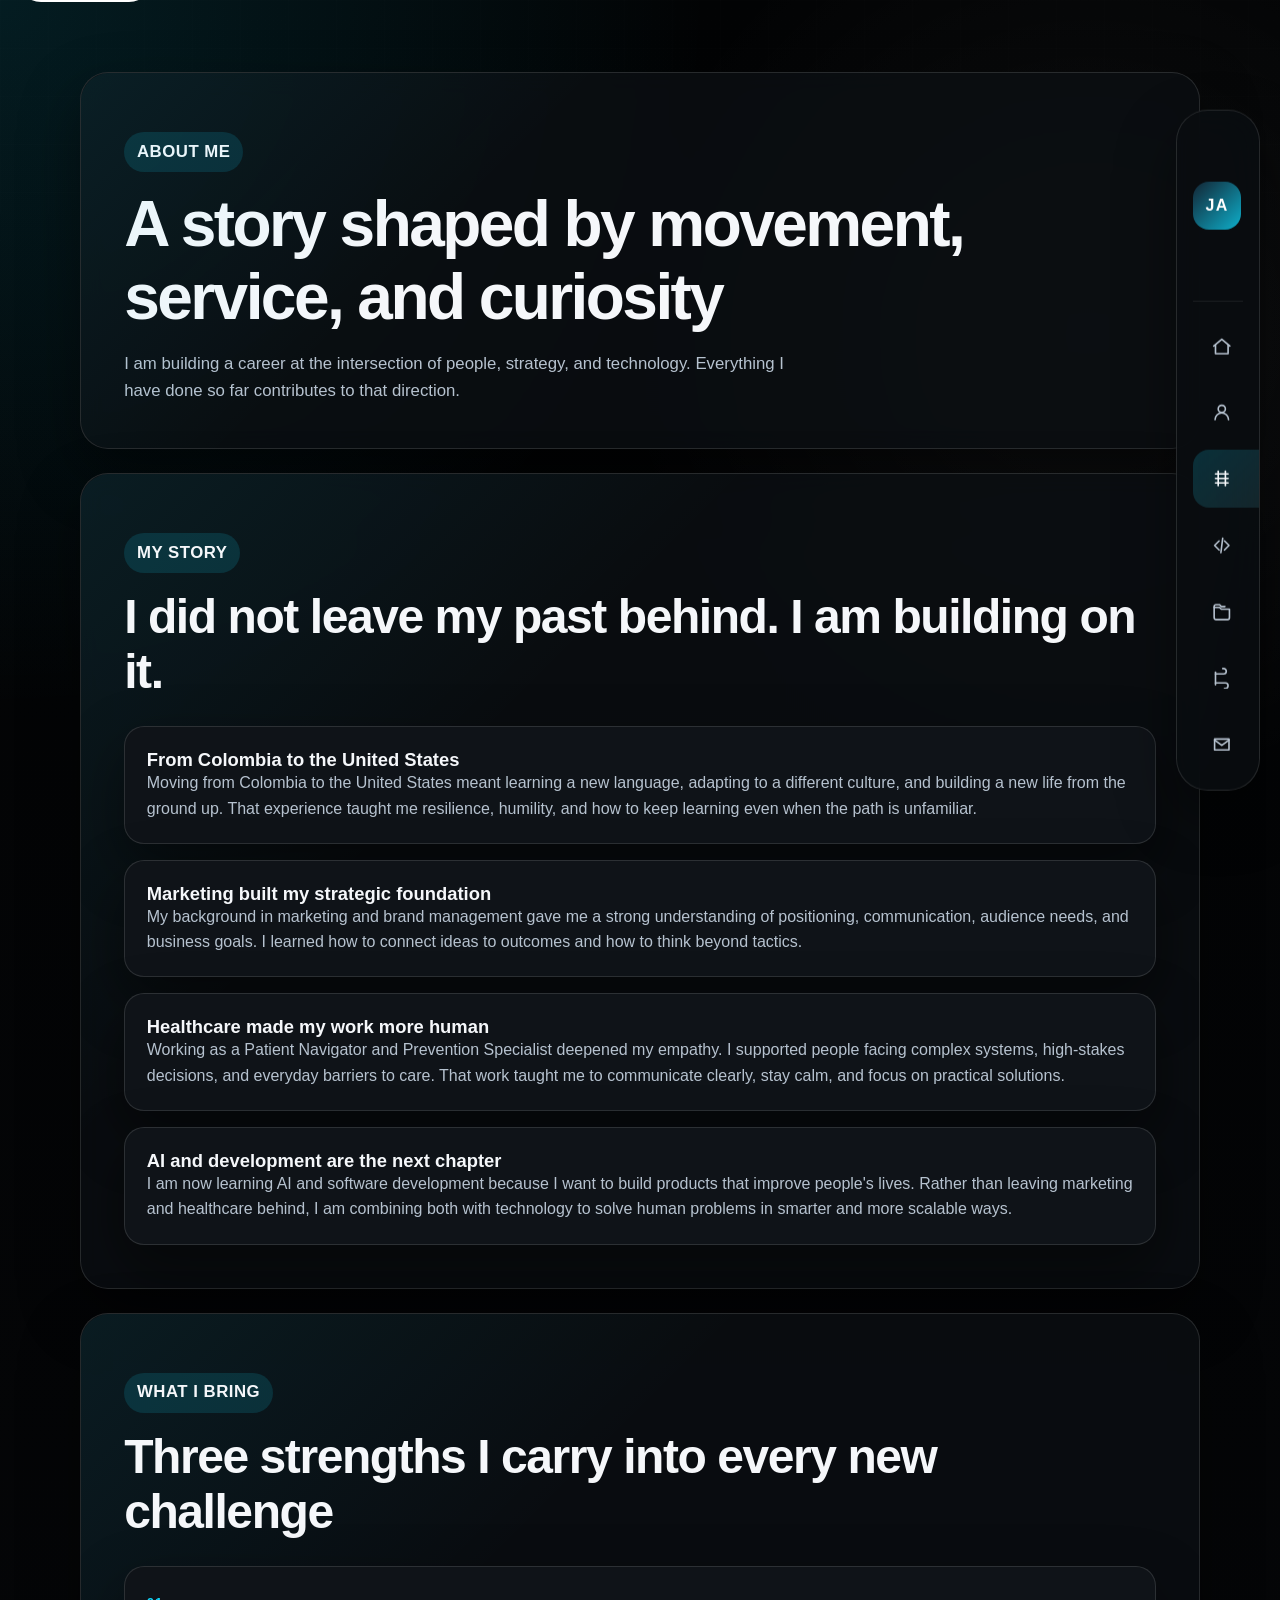
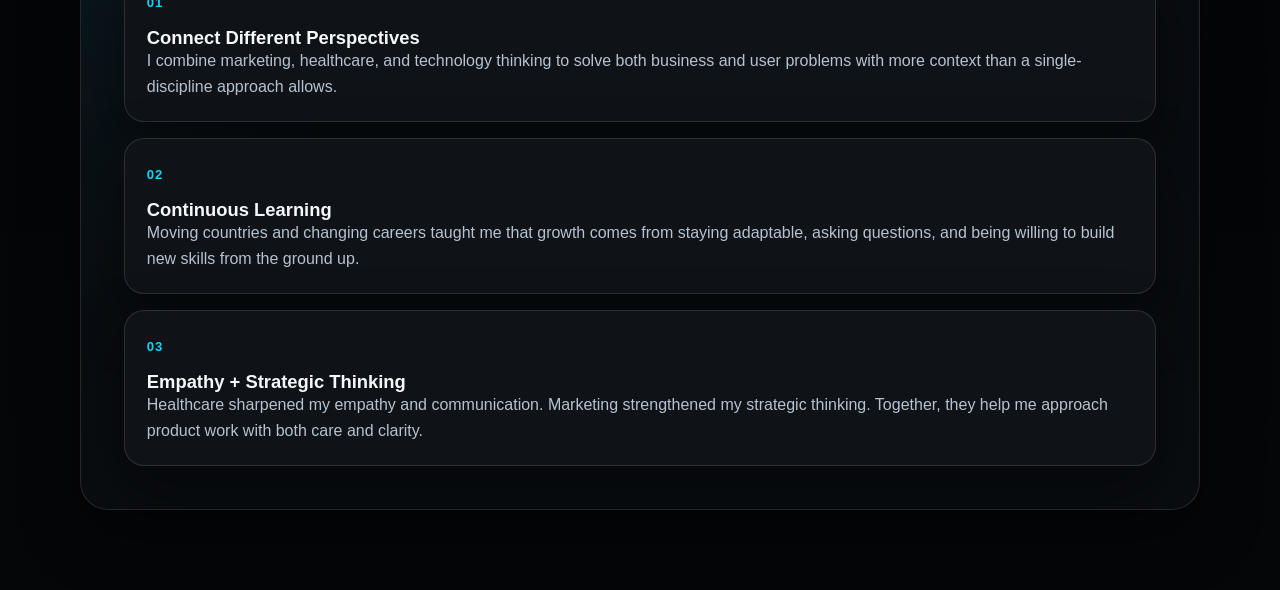
==== about.html @ a381950c "Create personal portfolio website" ====
<!DOCTYPE html>
<html lang="en">
  <head>
    <meta charset="UTF-8" />
    <meta name="viewport" content="width=device-width, initial-scale=1.0" />
    <meta
      name="description"
      content="Learn more about James Alvarado's story, background, and what he brings to teams."
    />
    <title>About | James Alvarado</title>
    <link rel="stylesheet" href="styles.css" />
    <script src="script.js" defer></script>
  </head>
  <body>
    <a class="skip-link" href="#main-content">Skip to content</a>

    <aside class="sidebar" data-sidebar>
      <nav class="sidebar-shell" aria-label="Primary">
        <div class="sidebar-brand">
          <div class="brand-mark" aria-hidden="true">JA</div>
          <div class="brand-copy">
            <p class="brand-name">James Alvarado</p>
            <p class="brand-role">Marketing + Healthcare + AI</p>
          </div>
        </div>

        <ul class="nav-list">
          <li>
            <a class="nav-link" href="index.html#home" aria-label="Home">
              <span class="nav-icon" aria-hidden="true">
                <svg viewBox="0 0 24 24" role="presentation">
                  <path d="M3 11.5 12 4l9 7.5" />
                  <path d="M5 10.5V20h14v-9.5" />
                </svg>
              </span>
              <span class="nav-label">Home</span>
            </a>
          </li>
          <li>
            <a class="nav-link" href="about.html#about" aria-label="About me">
              <span class="nav-icon" aria-hidden="true">
                <svg viewBox="0 0 24 24" role="presentation">
                  <path d="M12 12a4 4 0 1 0 0-8 4 4 0 0 0 0 8Z" />
                  <path d="M4.5 20a7.5 7.5 0 0 1 15 0" />
                </svg>
              </span>
              <span class="nav-label">About Me</span>
            </a>
          </li>
          <li>
            <a class="nav-link" href="about.html#bring" aria-label="What I bring">
              <span class="nav-icon" aria-hidden="true">
                <svg viewBox="0 0 24 24" role="presentation">
                  <path d="M5 7h14" />
                  <path d="M5 12h14" />
                  <path d="M5 17h14" />
                  <path d="M8 4v16" />
                  <path d="M16 4v16" />
                </svg>
              </span>
              <span class="nav-label">What I Bring</span>
            </a>
          </li>
          <li>
            <a class="nav-link" href="skills.html#skills" aria-label="Skills">
              <span class="nav-icon" aria-hidden="true">
                <svg viewBox="0 0 24 24" role="presentation">
                  <path d="m9 7-5 5 5 5" />
                  <path d="m15 7 5 5-5 5" />
                  <path d="M13 4 11 20" />
                </svg>
              </span>
              <span class="nav-label">Skills</span>
            </a>
          </li>
          <li>
            <a class="nav-link" href="projects.html#projects" aria-label="Projects">
              <span class="nav-icon" aria-hidden="true">
                <svg viewBox="0 0 24 24" role="presentation">
                  <path d="M3.5 7.5h6l2 2h9v9.5a2 2 0 0 1-2 2h-13a2 2 0 0 1-2-2Z" />
                  <path d="M3.5 7.5v-1a2 2 0 0 1 2-2h4l2 2h4" />
                </svg>
              </span>
              <span class="nav-label">Projects</span>
            </a>
          </li>
          <li>
            <a class="nav-link" href="index.html#journey" aria-label="Journey timeline">
              <span class="nav-icon" aria-hidden="true">
                <svg viewBox="0 0 24 24" role="presentation">
                  <path d="M5 19V5" />
                  <path d="M5 7h9a3 3 0 0 0 0-6h-1" />
                  <path d="M5 17h11a3 3 0 0 1 0 6h-1" />
                </svg>
              </span>
              <span class="nav-label">Journey</span>
            </a>
          </li>
          <li>
            <a class="nav-link" href="index.html#contact" aria-label="Contact me">
              <span class="nav-icon" aria-hidden="true">
                <svg viewBox="0 0 24 24" role="presentation">
                  <path d="M4 6h16v12H4z" />
                  <path d="m4 7 8 6 8-6" />
                </svg>
              </span>
              <span class="nav-label">Contact Me</span>
            </a>
          </li>
        </ul>
      </nav>
    </aside>

    <main id="main-content" class="page-shell">
      <section class="page-hero reveal visible">
        <p class="eyebrow">About Me</p>
        <h1>A story shaped by movement, service, and curiosity</h1>
        <p>
          I am building a career at the intersection of people, strategy, and technology.
          Everything I have done so far contributes to that direction.
        </p>
      </section>

      <section class="section reveal" id="about">
        <div class="section-heading">
          <p class="eyebrow">My Story</p>
          <h2>I did not leave my past behind. I am building on it.</h2>
        </div>

        <div class="story-grid">
          <article class="story-card">
            <h3>From Colombia to the United States</h3>
            <p>
              Moving from Colombia to the United States meant learning a new language,
              adapting to a different culture, and building a new life from the ground up.
              That experience taught me resilience, humility, and how to keep learning even
              when the path is unfamiliar.
            </p>
          </article>

          <article class="story-card">
            <h3>Marketing built my strategic foundation</h3>
            <p>
              My background in marketing and brand management gave me a strong understanding
              of positioning, communication, audience needs, and business goals. I learned
              how to connect ideas to outcomes and how to think beyond tactics.
            </p>
          </article>

          <article class="story-card">
            <h3>Healthcare made my work more human</h3>
            <p>
              Working as a Patient Navigator and Prevention Specialist deepened my empathy.
              I supported people facing complex systems, high-stakes decisions, and everyday
              barriers to care. That work taught me to communicate clearly, stay calm, and
              focus on practical solutions.
            </p>
          </article>

          <article class="story-card">
            <h3>AI and development are the next chapter</h3>
            <p>
              I am now learning AI and software development because I want to build products
              that improve people&apos;s lives. Rather than leaving marketing and healthcare
              behind, I am combining both with technology to solve human problems in smarter
              and more scalable ways.
            </p>
          </article>
        </div>
      </section>

      <section class="section reveal" id="bring">
        <div class="section-heading">
          <p class="eyebrow">What I Bring</p>
          <h2>Three strengths I carry into every new challenge</h2>
        </div>

        <div class="three-up-grid">
          <article class="feature-card">
            <p class="card-label">01</p>
            <h3>Connect Different Perspectives</h3>
            <p>
              I combine marketing, healthcare, and technology thinking to solve both business
              and user problems with more context than a single-discipline approach allows.
            </p>
          </article>

          <article class="feature-card">
            <p class="card-label">02</p>
            <h3>Continuous Learning</h3>
            <p>
              Moving countries and changing careers taught me that growth comes from staying
              adaptable, asking questions, and being willing to build new skills from the
              ground up.
            </p>
          </article>

          <article class="feature-card">
            <p class="card-label">03</p>
            <h3>Empathy + Strategic Thinking</h3>
            <p>
              Healthcare sharpened my empathy and communication. Marketing strengthened my
              strategic thinking. Together, they help me approach product work with both care
              and clarity.
            </p>
          </article>
        </div>
      </section>
    </main>
  </body>
</html>
---- styles.css ----
:root {
  --color-background: #050608;
  --color-surface: rgba(12, 15, 19, 0.82);
  --color-surface-strong: #0f1318;
  --color-border: rgba(255, 255, 255, 0.12);
  --color-text: #f5f7fa;
  --color-text-soft: #b6c2cf;
  --color-accent: #11d4f8;
  --color-accent-strong: #0eafcb;
  --color-shadow: 0 24px 60px rgba(0, 0, 0, 0.42);
  --radius-large: 28px;
  --radius-medium: 20px;
  --radius-small: 14px;
  --content-width: 1120px;
  --nav-collapsed: 5.25rem;
  --nav-expanded: 17rem;
  --transition: 220ms ease;
  --font-stack: "SF Pro Display", "SF Pro Text", Inter, Helvetica, Arial, sans-serif;
}

*,
*::before,
*::after {
  box-sizing: border-box;
}

html {
  scroll-behavior: smooth;
}

body {
  margin: 0;
  min-height: 100vh;
  font-family: var(--font-stack);
  color: var(--color-text);
  background:
    radial-gradient(circle at top left, rgba(17, 212, 248, 0.12), transparent 28%),
    radial-gradient(circle at 85% 15%, rgba(255, 255, 255, 0.05), transparent 22%),
    linear-gradient(180deg, #020304 0%, var(--color-background) 100%);
  line-height: 1.6;
}

body::before {
  content: "";
  position: fixed;
  inset: 0;
  background-image:
    linear-gradient(rgba(255, 255, 255, 0.03) 1px, transparent 1px),
    linear-gradient(90deg, rgba(255, 255, 255, 0.03) 1px, transparent 1px);
  background-size: 48px 48px;
  mask-image: linear-gradient(180deg, rgba(0, 0, 0, 0.28), transparent 72%);
  pointer-events: none;
}

img,
svg {
  display: block;
  max-width: 100%;
}

a {
  color: inherit;
  text-decoration: none;
}

button {
  font: inherit;
}

.skip-link {
  position: absolute;
  top: -3rem;
  left: 1rem;
  z-index: 30;
  padding: 0.75rem 1rem;
  border-radius: 999px;
  background: #ffffff;
  color: #050608;
  transition: top var(--transition);
}

.skip-link:focus {
  top: 1rem;
}

.page-shell {
  width: min(calc(100% - 8rem), var(--content-width));
  margin: 0 auto;
  padding: 3rem 0 5rem;
}

.sidebar {
  position: fixed;
  top: 50%;
  right: 1.25rem;
  z-index: 20;
  transform: translateY(-50%);
}

.sidebar-shell {
  width: var(--nav-collapsed);
  padding: 1rem;
  border: 1px solid var(--color-border);
  border-radius: 2rem;
  background: rgba(10, 13, 17, 0.88);
  box-shadow: var(--color-shadow);
  backdrop-filter: blur(18px);
  overflow: hidden;
  transition:
    width var(--transition),
    border-color var(--transition),
    transform var(--transition);
}

.sidebar:hover .sidebar-shell,
.sidebar:focus-within .sidebar-shell,
.sidebar.is-expanded .sidebar-shell {
  width: var(--nav-expanded);
  border-color: rgba(17, 212, 248, 0.35);
  transform: translateX(-0.15rem);
}

.sidebar-brand {
  display: flex;
  align-items: center;
  gap: 0.9rem;
  padding-bottom: 1rem;
  margin-bottom: 1rem;
  border-bottom: 1px solid rgba(255, 255, 255, 0.08);
}

.brand-mark {
  width: 3rem;
  height: 3rem;
  display: grid;
  place-items: center;
  border-radius: 1rem;
  background: linear-gradient(135deg, #132534, #0eafcb);
  color: #ffffff;
  font-weight: 700;
  letter-spacing: 0.08em;
  flex-shrink: 0;
}

.brand-copy {
  min-width: 0;
  opacity: 0;
  transform: translateX(0.5rem);
  transition:
    opacity var(--transition),
    transform var(--transition);
}

.sidebar:hover .brand-copy,
.sidebar:focus-within .brand-copy,
.sidebar.is-expanded .brand-copy {
  opacity: 1;
  transform: translateX(0);
}

.brand-name,
.brand-role {
  margin: 0;
}

.brand-name {
  font-size: 0.98rem;
  font-weight: 700;
}

.brand-role {
  color: var(--color-text-soft);
  font-size: 0.84rem;
}

.nav-list {
  display: grid;
  gap: 0.55rem;
  margin: 0;
  padding: 0;
  list-style: none;
}

.nav-link {
  display: flex;
  align-items: center;
  gap: 0.9rem;
  min-height: 3.4rem;
  padding: 0.8rem;
  border-radius: 1rem;
  color: var(--color-text-soft);
  transition:
    background-color var(--transition),
    color var(--transition),
    transform var(--transition);
}

.nav-link:hover,
.nav-link:focus-visible {
  background: rgba(17, 212, 248, 0.12);
  color: var(--color-text);
  transform: translateX(-0.15rem);
  outline: none;
}

.nav-link[aria-current="page"] {
  background: linear-gradient(135deg, rgba(17, 212, 248, 0.18), rgba(255, 255, 255, 0.08));
  color: var(--color-text);
}

.nav-icon {
  width: 2rem;
  height: 2rem;
  display: inline-flex;
  align-items: center;
  justify-content: center;
  flex-shrink: 0;
}

.nav-icon svg,
.contact-icon svg {
  width: 1.35rem;
  height: 1.35rem;
  stroke: currentColor;
  fill: none;
  stroke-width: 1.8;
  stroke-linecap: round;
  stroke-linejoin: round;
}

.icon-filled {
  stroke: none;
  fill: currentColor;
}

.nav-label {
  white-space: nowrap;
  opacity: 0;
  transform: translateX(0.45rem);
  transition:
    opacity var(--transition),
    transform var(--transition);
}

.sidebar:hover .nav-label,
.sidebar:focus-within .nav-label,
.sidebar.is-expanded .nav-label {
  opacity: 1;
  transform: translateX(0);
}

.hero,
.page-hero,
.section,
.spotlight-card,
.detail-card,
.story-card,
.feature-card,
.expand-card,
.contact-card {
  border: 1px solid var(--color-border);
  box-shadow: var(--color-shadow);
}

.hero,
.section,
.page-hero {
  position: relative;
  border-radius: var(--radius-large);
  background: var(--color-surface);
  backdrop-filter: blur(12px);
}

.hero {
  display: grid;
  grid-template-columns: minmax(0, 1.35fr) minmax(300px, 0.9fr);
  gap: 1.5rem;
  padding: clamp(2rem, 4vw, 3rem);
}

.hero::after,
.page-hero::after,
.section::after {
  content: "";
  position: absolute;
  inset: 0;
  border-radius: inherit;
  background: linear-gradient(135deg, rgba(17, 212, 248, 0.08), transparent 35%);
  pointer-events: none;
}

.page-hero,
.section {
  margin-top: 1.5rem;
  padding: clamp(1.8rem, 4vw, 2.7rem);
}

.hero-copy,
.hero-panel,
.section-heading,
.story-grid,
.three-up-grid,
.accordion-grid,
.timeline,
.contact-grid {
  position: relative;
  z-index: 1;
}

.hero-identity {
  display: flex;
  align-items: center;
  gap: 1.25rem;
}

.hero-identity-copy {
  min-width: 0;
}

.hero-portrait {
  width: clamp(112px, 16vw, 156px);
  aspect-ratio: 1 / 1;
  border-radius: 1.6rem;
  object-fit: cover;
  object-position: center 18%;
  border: 1px solid rgba(255, 255, 255, 0.12);
  box-shadow: 0 18px 40px rgba(0, 0, 0, 0.28);
  flex-shrink: 0;
}

.eyebrow {
  display: inline-flex;
  margin: 0 0 1rem;
  padding: 0.4rem 0.8rem;
  border-radius: 999px;
  background: rgba(17, 212, 248, 0.14);
  color: var(--color-text);
  font-size: 0.86rem;
  font-weight: 700;
  letter-spacing: 0.03em;
  text-transform: uppercase;
}

h1,
h2,
h3 {
  margin: 0;
  line-height: 1.15;
}

h1 {
  font-size: clamp(2.6rem, 5vw, 4.6rem);
  letter-spacing: -0.04em;
}

h2 {
  font-size: clamp(2rem, 4vw, 3rem);
  letter-spacing: -0.03em;
}

h3 {
  font-size: 1.15rem;
}

p {
  margin: 0;
  color: var(--color-text-soft);
}

.hero-headline {
  margin-top: 1rem;
  max-width: 34rem;
  font-size: clamp(1.2rem, 2.2vw, 1.6rem);
  color: var(--color-text);
  font-weight: 600;
}

.hero-intro,
.page-hero p,
.section-heading p {
  margin-top: 1rem;
  max-width: 42rem;
  font-size: 1.05rem;
}

.hero-actions {
  display: flex;
  flex-wrap: wrap;
  gap: 0.9rem;
  margin-top: 2rem;
}

.button {
  display: inline-flex;
  align-items: center;
  justify-content: center;
  min-height: 3.25rem;
  padding: 0 1.2rem;
  border-radius: 999px;
  font-weight: 700;
  transition:
    transform var(--transition),
    box-shadow var(--transition),
    background-color var(--transition);
}

.button:hover,
.button:focus-visible {
  transform: translateY(-2px);
  outline: none;
}

.button-primary {
  background: linear-gradient(135deg, #12354a, #0eafcb);
  color: #ffffff;
}

.button-primary:hover,
.button-primary:focus-visible {
  box-shadow: 0 16px 30px rgba(17, 212, 248, 0.18);
}

.button-secondary {
  background: rgba(255, 255, 255, 0.06);
  color: var(--color-text);
  border: 1px solid rgba(255, 255, 255, 0.1);
}

.button-secondary:hover,
.button-secondary:focus-visible {
  background: rgba(255, 255, 255, 0.1);
}

.pill-list {
  display: flex;
  flex-wrap: wrap;
  gap: 0.75rem;
  margin: 2rem 0 0;
  padding: 0;
  list-style: none;
}

.pill-list li {
  padding: 0.7rem 1rem;
  border: 1px solid rgba(255, 255, 255, 0.1);
  border-radius: 999px;
  background: rgba(255, 255, 255, 0.05);
  color: var(--color-text);
}

.hero-panel {
  display: grid;
  gap: 1rem;
}

.spotlight-card,
.detail-card,
.story-card,
.feature-card,
.expand-card,
.contact-card {
  border-radius: var(--radius-medium);
  background: var(--color-surface-strong);
}

.spotlight-card {
  padding: 1.5rem;
  background: linear-gradient(160deg, rgba(9, 14, 20, 0.98), rgba(15, 57, 74, 0.92));
}

.spotlight-card .card-label,
.spotlight-quote {
  color: #ffffff;
}

.card-label {
  display: inline-flex;
  margin-bottom: 0.9rem;
  color: var(--color-accent);
  font-size: 0.82rem;
  font-weight: 700;
  letter-spacing: 0.08em;
  text-transform: uppercase;
}

.spotlight-quote {
  font-size: 1.25rem;
  line-height: 1.45;
}

.detail-grid,
.story-grid,
.three-up-grid,
.contact-grid {
  display: grid;
  gap: 1rem;
}

.detail-grid {
  grid-template-columns: repeat(3, minmax(0, 1fr));
}

.detail-card,
.story-card,
.feature-card {
  padding: 1.35rem;
}

.detail-title {
  margin-bottom: 0.45rem;
  color: var(--color-text);
  font-weight: 700;
}

.section-heading {
  margin-bottom: 1.7rem;
}

.timeline {
  position: relative;
  display: grid;
  gap: 1rem;
  padding-left: 1rem;
}

.timeline::before {
  content: "";
  position: absolute;
  top: 0.4rem;
  bottom: 0.4rem;
  left: 1.6rem;
  width: 2px;
  background: linear-gradient(180deg, var(--color-accent), rgba(255, 255, 255, 0.14));
}

.timeline-item {
  display: grid;
  grid-template-columns: 3.2rem minmax(0, 1fr);
  gap: 1rem;
  align-items: start;
  padding: 1.2rem;
  border-radius: var(--radius-medium);
  background: rgba(255, 255, 255, 0.05);
  border: 1px solid rgba(255, 255, 255, 0.08);
}

.timeline-year {
  width: 2.3rem;
  height: 2.3rem;
  display: inline-grid;
  place-items: center;
  border-radius: 999px;
  background: rgba(255, 255, 255, 0.12);
  color: #ffffff;
  font-size: 0.85rem;
  font-weight: 700;
}

.accordion-grid {
  display: grid;
  gap: 1rem;
}

.card-toggle {
  width: 100%;
  display: flex;
  align-items: center;
  justify-content: space-between;
  gap: 1rem;
  padding: 1.4rem;
  border: 0;
  border-radius: var(--radius-medium);
  background: transparent;
  color: inherit;
  text-align: left;
  cursor: pointer;
}

.card-toggle:hover,
.card-toggle:focus-visible {
  outline: none;
  background: rgba(255, 255, 255, 0.04);
}

.toggle-title,
.toggle-summary {
  display: block;
}

.toggle-title {
  color: var(--color-text);
  font-size: 1.2rem;
  font-weight: 700;
}

.toggle-summary {
  margin-top: 0.4rem;
  color: var(--color-text-soft);
}

.toggle-indicator {
  width: 2.5rem;
  height: 2.5rem;
  position: relative;
  border-radius: 999px;
  background: rgba(255, 255, 255, 0.08);
  flex-shrink: 0;
}

.toggle-indicator::before,
.toggle-indicator::after {
  content: "";
  position: absolute;
  top: 50%;
  left: 50%;
  width: 0.95rem;
  height: 2px;
  background: var(--color-text);
  transform: translate(-50%, -50%);
  transition: transform var(--transition);
}

.toggle-indicator::after {
  transform: translate(-50%, -50%) rotate(90deg);
}

.card-toggle[aria-expanded="true"] .toggle-indicator::after {
  transform: translate(-50%, -50%) rotate(0deg);
}

.card-content {
  padding: 0 1.4rem 1.4rem;
}

.skill-list {
  display: grid;
  grid-template-columns: repeat(auto-fit, minmax(180px, 1fr));
  gap: 0.75rem;
  margin: 0;
  padding: 0;
  list-style: none;
}

.skill-list li,
.project-detail {
  padding: 1rem;
  border-radius: var(--radius-small);
  background: rgba(255, 255, 255, 0.04);
  border: 1px solid rgba(255, 255, 255, 0.08);
  color: var(--color-text);
}

.project-detail + .project-detail {
  margin-top: 0.75rem;
}

.project-detail h3 {
  margin-bottom: 0.35rem;
}

.contact-grid {
  grid-template-columns: repeat(3, minmax(0, 1fr));
}

.contact-card {
  display: flex;
  gap: 1rem;
  align-items: flex-start;
  padding: 1.3rem;
  transition:
    transform var(--transition),
    border-color var(--transition);
}

.contact-card:hover,
.contact-card:focus-visible {
  transform: translateY(-4px);
  border-color: rgba(17, 212, 248, 0.35);
  outline: none;
}

.contact-card h2,
.contact-card h3 {
  margin-bottom: 0.4rem;
}

.contact-card-muted {
  background: linear-gradient(180deg, rgba(20, 24, 30, 0.96), rgba(12, 15, 19, 0.96));
}

.contact-icon {
  width: 3rem;
  height: 3rem;
  display: inline-flex;
  align-items: center;
  justify-content: center;
  border-radius: 1rem;
  background: rgba(17, 212, 248, 0.12);
  color: var(--color-text);
  flex-shrink: 0;
}

.section-note {
  margin-top: 1rem;
}

.section-note a {
  color: var(--color-accent-strong);
  font-weight: 700;
}

.reveal {
  opacity: 0;
  transform: translateY(28px);
  transition:
    opacity 500ms ease,
    transform 500ms ease;
}

.reveal.visible {
  opacity: 1;
  transform: translateY(0);
}

:focus-visible {
  outline: 3px solid rgba(17, 212, 248, 0.45);
  outline-offset: 3px;
}

@media (max-width: 1080px) {
  .page-shell {
    width: min(calc(100% - 5rem), calc(var(--content-width) - 2rem));
    margin-left: 2rem;
    margin-right: 7rem;
  }

  .hero,
  .detail-grid,
  .contact-grid {
    grid-template-columns: 1fr;
  }
}

@media (max-width: 840px) {
  .page-shell {
    width: min(calc(100% - 2rem), 100%);
    margin: 0 auto;
    padding: 1rem 0 6rem;
  }

  .sidebar {
    top: auto;
    right: 0.8rem;
    bottom: 0.8rem;
    transform: none;
  }

  .sidebar-shell {
    border-radius: 1.6rem;
  }

  .hero,
  .story-grid,
  .three-up-grid,
  .contact-grid {
    grid-template-columns: 1fr;
  }

  .timeline {
    padding-left: 0;
  }

  .timeline::before {
    left: 1.05rem;
  }
}

@media (max-width: 640px) {
  :root {
    --nav-collapsed: 4.4rem;
    --nav-expanded: min(16rem, calc(100vw - 1.5rem));
  }

  .sidebar-brand {
    gap: 0.75rem;
  }

  .brand-mark {
    width: 2.65rem;
    height: 2.65rem;
  }

  .sidebar-shell {
    padding: 0.75rem;
  }

  .nav-link {
    min-height: 3rem;
    padding: 0.65rem;
  }

  .hero,
  .page-hero,
  .section {
    padding: 1.35rem;
    border-radius: 1.4rem;
  }

  .hero-identity {
    align-items: flex-start;
    flex-direction: column;
  }

  .hero-portrait {
    width: 108px;
    border-radius: 1.25rem;
  }

  h1 {
    font-size: 2.4rem;
  }

  h2 {
    font-size: 1.8rem;
  }

  .pill-list li {
    width: 100%;
  }

  .timeline-item {
    grid-template-columns: 2.5rem minmax(0, 1fr);
    padding: 1rem;
  }
}

@media (prefers-reduced-motion: reduce) {
  html {
    scroll-behavior: auto;
  }

  *,
  *::before,
  *::after {
    animation-duration: 0.01ms !important;
    animation-iteration-count: 1 !important;
    transition-duration: 0.01ms !important;
  }

  .reveal {
    opacity: 1;
    transform: none;
  }
}
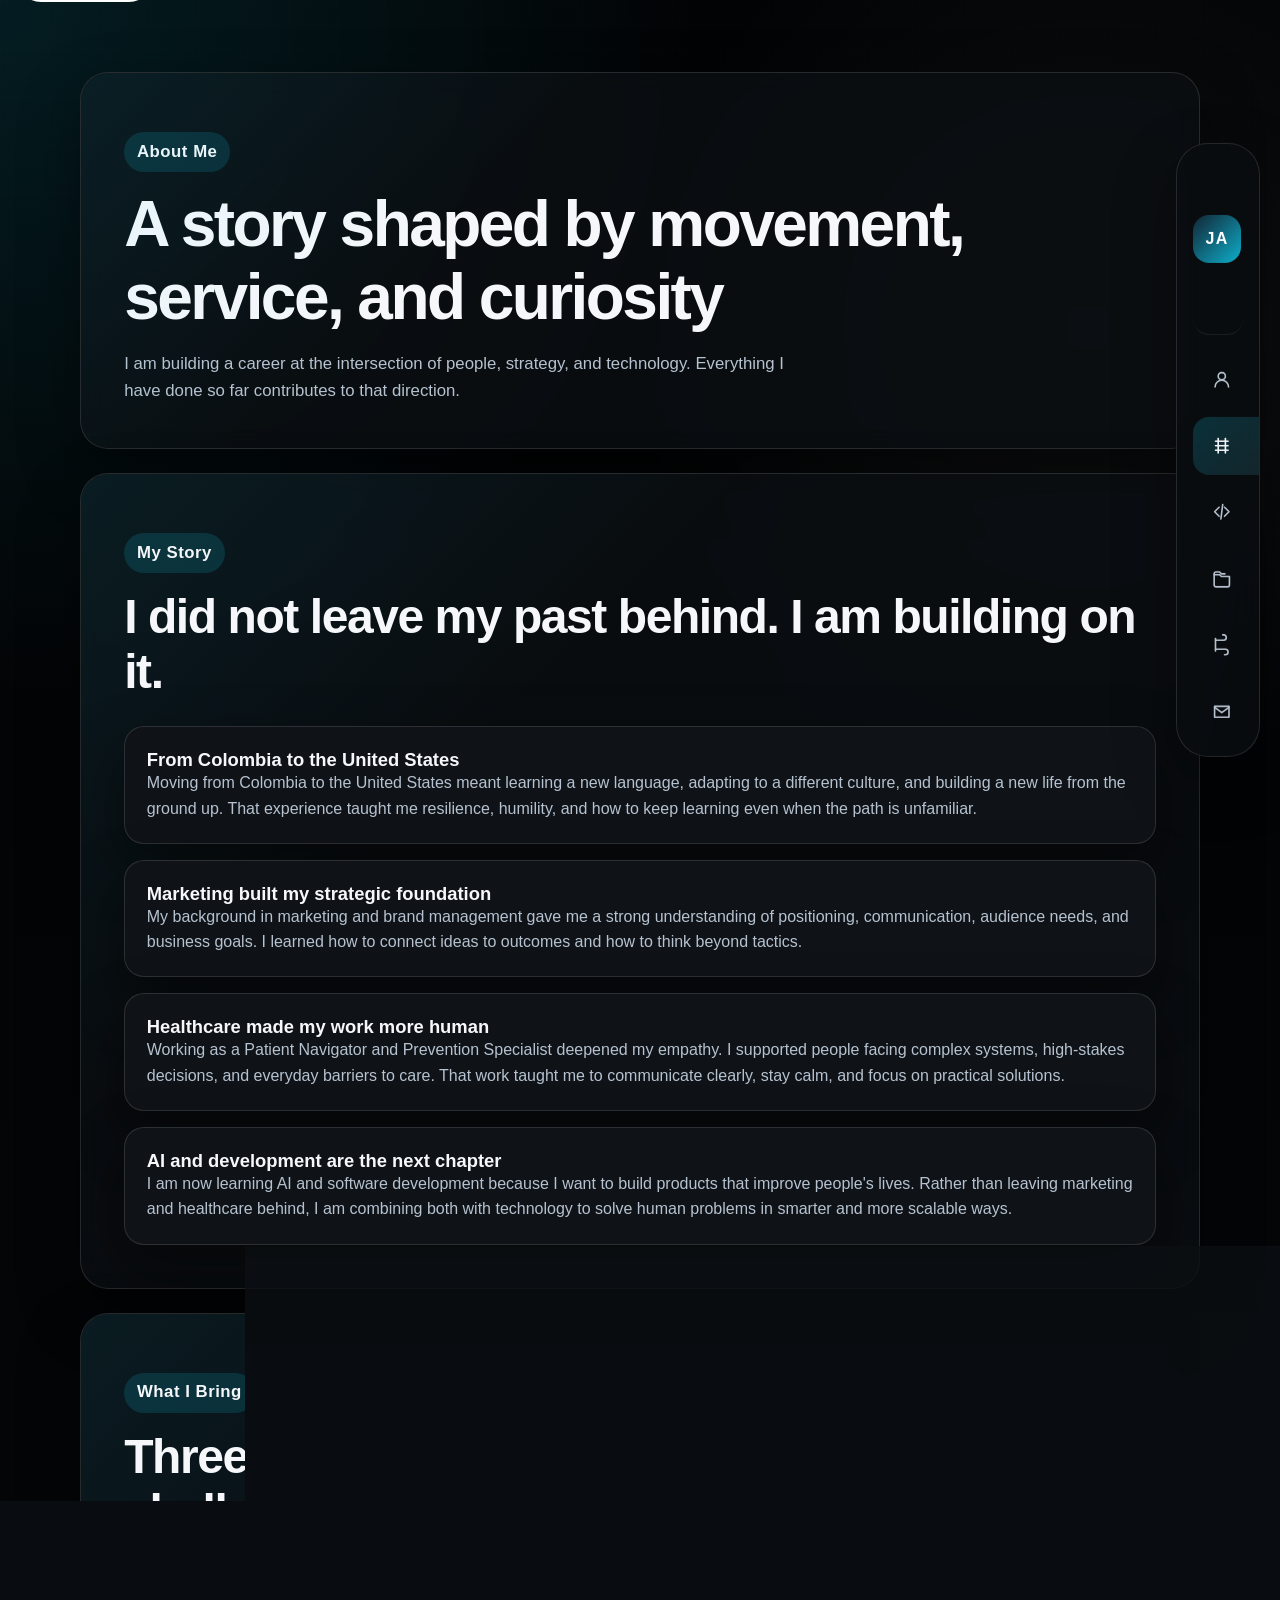
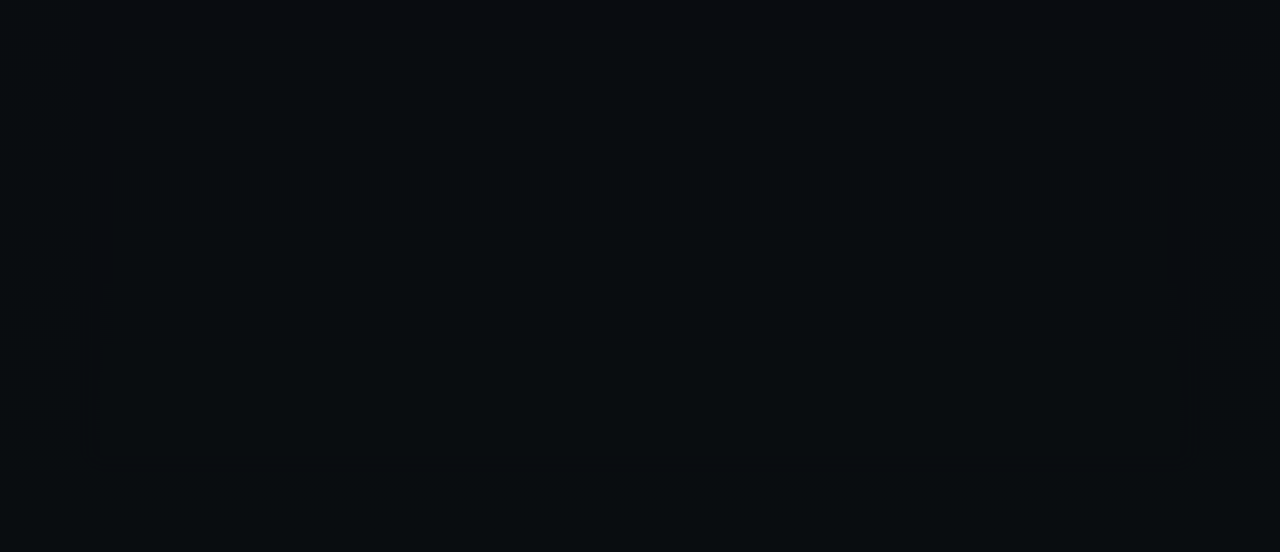
==== commit 0885c49f: "redesign hero layout" ====
--- a/about.html
+++ b/about.html
@@ -16,26 +16,15 @@
 
     <aside class="sidebar" data-sidebar>
       <nav class="sidebar-shell" aria-label="Primary">
-        <div class="sidebar-brand">
+        <a class="sidebar-brand sidebar-home-link" href="index.html#home" aria-label="Home">
           <div class="brand-mark" aria-hidden="true">JA</div>
           <div class="brand-copy">
             <p class="brand-name">James Alvarado</p>
             <p class="brand-role">Marketing + Healthcare + AI</p>
           </div>
-        </div>
+        </a>
 
         <ul class="nav-list">
-          <li>
-            <a class="nav-link" href="index.html#home" aria-label="Home">
-              <span class="nav-icon" aria-hidden="true">
-                <svg viewBox="0 0 24 24" role="presentation">
-                  <path d="M3 11.5 12 4l9 7.5" />
-                  <path d="M5 10.5V20h14v-9.5" />
-                </svg>
-              </span>
-              <span class="nav-label">Home</span>
-            </a>
-          </li>
           <li>
             <a class="nav-link" href="about.html#about" aria-label="About me">
               <span class="nav-icon" aria-hidden="true">
--- a/styles.css
+++ b/styles.css
@@ -89,6 +89,10 @@
   padding: 3rem 0 5rem;
 }
 
+.home-page-shell {
+  width: min(calc(100% - 8rem), 1220px);
+}
+
 .sidebar {
   position: fixed;
   top: 50%;
@@ -129,6 +133,26 @@
   border-bottom: 1px solid rgba(255, 255, 255, 0.08);
 }
 
+.sidebar-home-link {
+  border-radius: 1rem;
+  transition:
+    background-color var(--transition),
+    transform var(--transition),
+    border-color var(--transition);
+}
+
+.sidebar-home-link:hover,
+.sidebar-home-link:focus-visible {
+  background: rgba(17, 212, 248, 0.12);
+  transform: translateX(-0.15rem);
+  outline: none;
+}
+
+.sidebar-home-link[aria-current="page"] {
+  background: linear-gradient(135deg, rgba(17, 212, 248, 0.18), rgba(255, 255, 255, 0.08));
+  border-color: rgba(17, 212, 248, 0.22);
+}
+
 .brand-mark {
   width: 3rem;
   height: 3rem;
@@ -252,7 +276,6 @@
 .hero,
 .page-hero,
 .section,
-.spotlight-card,
 .detail-card,
 .story-card,
 .feature-card,
@@ -273,9 +296,10 @@
 
 .hero {
   display: grid;
-  grid-template-columns: minmax(0, 1.35fr) minmax(300px, 0.9fr);
-  gap: 1.5rem;
+  grid-template-columns: minmax(0, 1.55fr) minmax(320px, 1fr);
+  gap: clamp(1.5rem, 3vw, 2.5rem);
   padding: clamp(2rem, 4vw, 3rem);
+  align-items: center;
 }
 
 .hero::after,
@@ -307,18 +331,45 @@
   z-index: 1;
 }
 
-.hero-identity {
-  display: flex;
-  align-items: center;
-  gap: 1.25rem;
-}
-
-.hero-identity-copy {
-  min-width: 0;
+.hero-copy {
+  display: grid;
+  align-content: start;
+  gap: 1rem;
+}
+
+.hero-copy > .eyebrow {
+  margin: 0;
+  text-transform: none;
+}
+
+.hero-name {
+  color: var(--color-text);
+  font-size: clamp(1.55rem, 2vw, 1.9rem);
+  font-weight: 700;
+  letter-spacing: -0.02em;
+  line-height: 1.1;
+}
+
+.hero-role {
+  color: var(--color-accent);
+  font-size: 0.96rem;
+  font-weight: 700;
+  letter-spacing: 0.08em;
+  line-height: 1.25;
+  text-transform: uppercase;
+}
+
+.hero-title {
+  width: 100%;
+  max-width: none;
+  font-size: clamp(2.45rem, 4.5vw, 4rem);
+  line-height: 1.04;
+  letter-spacing: -0.045em;
+  text-wrap: balance;
 }
 
 .hero-portrait {
-  width: clamp(112px, 16vw, 156px);
+  width: min(100%, 360px);
   aspect-ratio: 1 / 1;
   border-radius: 1.6rem;
   object-fit: cover;
@@ -338,7 +389,7 @@
   font-size: 0.86rem;
   font-weight: 700;
   letter-spacing: 0.03em;
-  text-transform: uppercase;
+  text-transform: capitalize;
 }
 
 h1,
@@ -349,7 +400,7 @@
 }
 
 h1 {
-  font-size: clamp(2.6rem, 5vw, 4.6rem);
+  font-size: clamp(2.0rem, 5vw, 4.6rem);
   letter-spacing: -0.04em;
 }
 
@@ -365,14 +416,6 @@
 p {
   margin: 0;
   color: var(--color-text-soft);
-}
-
-.hero-headline {
-  margin-top: 1rem;
-  max-width: 34rem;
-  font-size: clamp(1.2rem, 2.2vw, 1.6rem);
-  color: var(--color-text);
-  font-weight: 600;
 }
 
 .hero-intro,
@@ -383,11 +426,27 @@
   font-size: 1.05rem;
 }
 
+.hero-intro {
+  margin-top: 0.2rem;
+  max-width: 60ch;
+}
+
+.hero-highlights {
+  width: 100%;
+  display: grid;
+  grid-template-columns: repeat(3, minmax(0, 1fr));
+  gap: 0.85rem;
+  margin: 0;
+  padding: 0;
+  list-style: none;
+}
+
 .hero-actions {
   display: flex;
   flex-wrap: wrap;
-  gap: 0.9rem;
-  margin-top: 2rem;
+  align-items: center;
+  gap: 0.9rem 1rem;
+  margin-top: 0.45rem;
 }
 
 .button {
@@ -410,6 +469,10 @@
   outline: none;
 }
 
+.button:active {
+  transform: translateY(0);
+}
+
 .button-primary {
   background: linear-gradient(135deg, #12354a, #0eafcb);
   color: #ffffff;
@@ -429,31 +492,169 @@
 .button-secondary:hover,
 .button-secondary:focus-visible {
   background: rgba(255, 255, 255, 0.1);
-}
-
-.pill-list {
-  display: flex;
-  flex-wrap: wrap;
-  gap: 0.75rem;
-  margin: 2rem 0 0;
-  padding: 0;
-  list-style: none;
-}
-
-.pill-list li {
-  padding: 0.7rem 1rem;
+  box-shadow: 0 12px 24px rgba(0, 0, 0, 0.18);
+}
+
+.hero-text-link {
+  display: inline-flex;
+  align-items: center;
+  min-height: 2.5rem;
+  padding: 0.35rem 0;
+  color: var(--color-accent);
+  font-size: 0.95rem;
+  font-weight: 700;
+  line-height: 1.35;
+  text-decoration: underline;
+  text-decoration-color: rgba(17, 212, 248, 0.45);
+  text-underline-offset: 0.22rem;
+}
+
+.hero-text-link:hover,
+.hero-text-link:focus-visible {
+  color: #7fe9fb;
+}
+
+.hero-text-link-disabled {
+  color: var(--color-text-soft);
+  font-weight: 700;
+  text-decoration-color: rgba(255, 255, 255, 0.24);
+}
+
+.hero-panel {
+  display: grid;
+  justify-items: start;
+  align-content: start;
+  justify-self: end;
+  align-self: center;
+  width: 100%;
+  max-width: 360px;
+}
+
+.hero-timeline-card {
+  width: min(100%, 360px);
+  display: grid;
+  gap: 0.85rem;
+  padding: 0.9rem;
+  border: 1px solid rgba(255, 255, 255, 0.08);
+  border-radius: var(--radius-medium);
+  background: rgba(255, 255, 255, 0.04);
+}
+
+.hero-timeline-kicker {
+  margin-bottom: 0;
+}
+
+.hero-timeline-title {
+  font-size: 1.02rem;
+  line-height: 1.3;
+  color: var(--color-text);
+}
+
+.hero-timeline-nav {
+  display: grid;
+  grid-template-columns: repeat(5, minmax(0, 1fr));
+  gap: 0.45rem;
+}
+
+.hero-timeline-step {
+  min-height: 2.6rem;
+  display: inline-flex;
+  align-items: center;
+  justify-content: center;
+  padding: 0.35rem 0.45rem;
   border: 1px solid rgba(255, 255, 255, 0.1);
   border-radius: 999px;
-  background: rgba(255, 255, 255, 0.05);
-  color: var(--color-text);
-}
-
-.hero-panel {
+  background: rgba(255, 255, 255, 0.03);
+  color: var(--color-text-soft);
+  font-weight: 700;
+  line-height: 1;
+  cursor: pointer;
+  transition:
+    border-color var(--transition),
+    background-color var(--transition),
+    color var(--transition),
+    transform var(--transition);
+}
+
+.hero-timeline-step:hover,
+.hero-timeline-step:focus-visible {
+  background: rgba(17, 212, 248, 0.1);
+  border-color: rgba(17, 212, 248, 0.28);
+  color: var(--color-text);
+  outline: none;
+}
+
+.hero-timeline-step[aria-selected="true"] {
+  background: linear-gradient(135deg, rgba(18, 53, 74, 0.95), rgba(14, 175, 203, 0.92));
+  border-color: rgba(17, 212, 248, 0.35);
+  color: #ffffff;
+}
+
+.hero-timeline-step:active {
+  transform: translateY(0);
+}
+
+.hero-timeline-panel {
+  min-height: 8.6rem;
+  display: grid;
+  gap: 0.45rem;
+  align-content: start;
+}
+
+.hero-timeline-meta {
+  display: flex;
+  align-items: center;
+  gap: 0.55rem;
+}
+
+.hero-timeline-number {
+  width: 2.15rem;
+  height: 2.15rem;
+  display: inline-grid;
+  place-items: center;
+  border-radius: 999px;
+  background: rgba(17, 212, 248, 0.12);
+  color: var(--color-text);
+  font-size: 0.82rem;
+  font-weight: 700;
+}
+
+.hero-timeline-label {
+  color: var(--color-accent);
+  font-size: 0.78rem;
+  font-weight: 700;
+  letter-spacing: 0.08em;
+  text-transform: uppercase;
+}
+
+.hero-timeline-panel h3 {
+  color: var(--color-text);
+  font-size: 1.08rem;
+  line-height: 1.2;
+}
+
+.hero-timeline-panel p {
+  color: var(--color-text-soft);
+  font-size: 0.95rem;
+  line-height: 1.5;
+}
+
+.journey-showcase {
   display: grid;
   gap: 1rem;
-}
-
-.spotlight-card,
+  margin-bottom: 1.5rem;
+}
+
+.journey-timeline-card {
+  max-width: 560px;
+}
+
+.journey-tools {
+  color: #d1dae3;
+  font-size: 0.93rem;
+  line-height: 1.5;
+}
+
 .detail-card,
 .story-card,
 .feature-card,
@@ -463,29 +664,42 @@
   background: var(--color-surface-strong);
 }
 
-.spotlight-card {
-  padding: 1.5rem;
-  background: linear-gradient(160deg, rgba(9, 14, 20, 0.98), rgba(15, 57, 74, 0.92));
-}
-
-.spotlight-card .card-label,
-.spotlight-quote {
-  color: #ffffff;
-}
-
-.card-label {
-  display: inline-flex;
-  margin-bottom: 0.9rem;
-  color: var(--color-accent);
-  font-size: 0.82rem;
-  font-weight: 700;
-  letter-spacing: 0.08em;
-  text-transform: uppercase;
-}
-
-.spotlight-quote {
-  font-size: 1.25rem;
+.hero-evidence-item {
+  min-height: 100%;
+  display: grid;
+  align-content: start;
+  gap: 0.2rem;
+  padding: 0.9rem 1rem;
+  border: 1px solid rgba(255, 255, 255, 0.08);
+  border-radius: var(--radius-small);
+  background: rgba(255, 255, 255, 0.04);
+  color: var(--color-text);
+  font-size: 0.98rem;
   line-height: 1.45;
+}
+
+.hero-proof-value,
+.hero-proof-label {
+  display: block;
+}
+
+.hero-proof-value {
+  color: var(--color-text);
+  font-size: 1rem;
+  font-weight: 700;
+  line-height: 1.2;
+}
+
+.hero-proof-label {
+  color: var(--color-text-soft);
+  font-size: 0.92rem;
+  line-height: 1.35;
+}
+
+.hero-tools {
+  color: #d1dae3;
+  font-size: 0.93rem;
+  line-height: 1.5;
 }
 
 .detail-grid,
@@ -498,6 +712,11 @@
 
 .detail-grid {
   grid-template-columns: repeat(3, minmax(0, 1fr));
+  grid-auto-rows: 1fr;
+}
+
+.detail-grid--build {
+  margin-top: 0.25rem;
 }
 
 .detail-card,
@@ -506,10 +725,41 @@
   padding: 1.35rem;
 }
 
+.detail-card {
+  display: grid;
+  align-content: start;
+  gap: 0.55rem;
+  min-height: 100%;
+}
+
 .detail-title {
-  margin-bottom: 0.45rem;
-  color: var(--color-text);
-  font-weight: 700;
+  display: flex;
+  align-items: center;
+  gap: 0.55rem;
+  color: var(--color-text);
+  font-weight: 700;
+}
+
+.detail-title::before {
+  content: "";
+  width: 0.6rem;
+  height: 0.6rem;
+  border-radius: 999px;
+  background: linear-gradient(135deg, #12354a, #0eafcb);
+  box-shadow: 0 0 0 0.22rem rgba(17, 212, 248, 0.14);
+  flex-shrink: 0;
+}
+
+.detail-text {
+  font-size: 0.96rem;
+}
+
+.how-i-build {
+  background: rgba(10, 13, 17, 0.72);
+}
+
+.section-heading-compact {
+  margin-bottom: 1.15rem;
 }
 
 .section-heading {
@@ -734,10 +984,17 @@
     margin-right: 7rem;
   }
 
-  .hero,
+  .home-page-shell {
+    width: min(calc(100% - 5rem), 1220px);
+  }
+
   .detail-grid,
   .contact-grid {
     grid-template-columns: 1fr;
+  }
+
+  .hero {
+    grid-template-columns: minmax(0, 1.35fr) minmax(280px, 0.95fr);
   }
 }
 
@@ -748,6 +1005,10 @@
     padding: 1rem 0 6rem;
   }
 
+  .home-page-shell {
+    width: min(calc(100% - 2rem), 100%);
+  }
+
   .sidebar {
     top: auto;
     right: 0.8rem;
@@ -766,6 +1027,23 @@
     grid-template-columns: 1fr;
   }
 
+  .hero {
+    gap: 1.4rem;
+  }
+
+  .hero-copy {
+    gap: 1rem;
+  }
+
+  .hero-highlights {
+    grid-template-columns: repeat(2, minmax(0, 1fr));
+  }
+
+  .hero-panel {
+    justify-self: start;
+    max-width: none;
+  }
+
   .timeline {
     padding-left: 0;
   }
@@ -806,26 +1084,58 @@
     border-radius: 1.4rem;
   }
 
-  .hero-identity {
-    align-items: flex-start;
-    flex-direction: column;
-  }
-
   .hero-portrait {
-    width: 108px;
+    width: min(100%, 280px);
     border-radius: 1.25rem;
   }
 
+  .hero-name {
+    font-size: 1.45rem;
+  }
+
+  .hero-title {
+    max-width: none;
+    font-size: clamp(2.1rem, 9vw, 2.8rem);
+  }
+
+  .hero-highlights {
+    grid-template-columns: 1fr;
+  }
+
+  .hero-role {
+    font-size: 0.92rem;
+  }
+
+  .hero-actions {
+    align-items: stretch;
+  }
+
+  .hero-actions > .hero-text-link {
+    width: 100%;
+  }
+
+  .hero-panel {
+    width: 100%;
+  }
+
+  .journey-tools {
+    font-size: 0.9rem;
+  }
+
+  .hero-timeline-nav {
+    grid-template-columns: repeat(3, minmax(0, 1fr));
+  }
+
+  .hero-timeline-panel {
+    min-height: 0;
+  }
+
   h1 {
-    font-size: 2.4rem;
+    font-size: 2.0rem;
   }
 
   h2 {
     font-size: 1.8rem;
-  }
-
-  .pill-list li {
-    width: 100%;
   }
 
   .timeline-item {
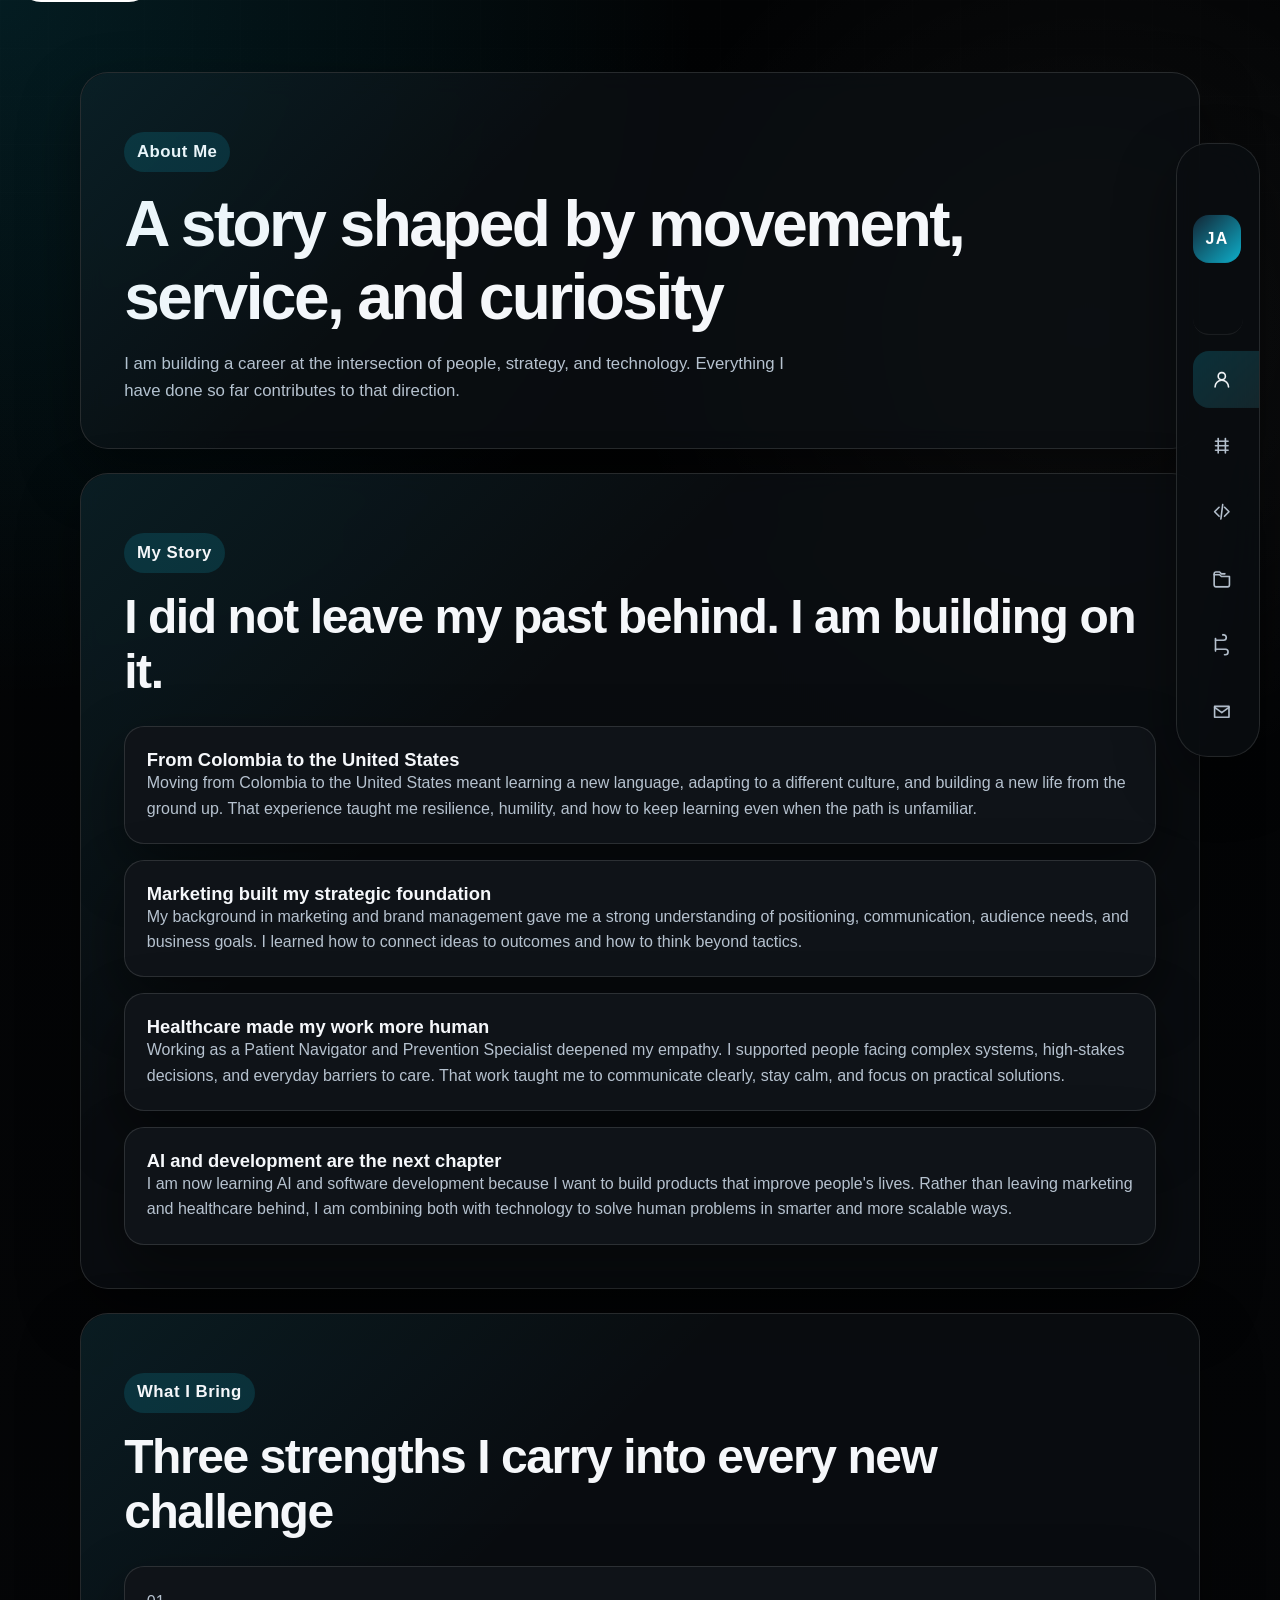
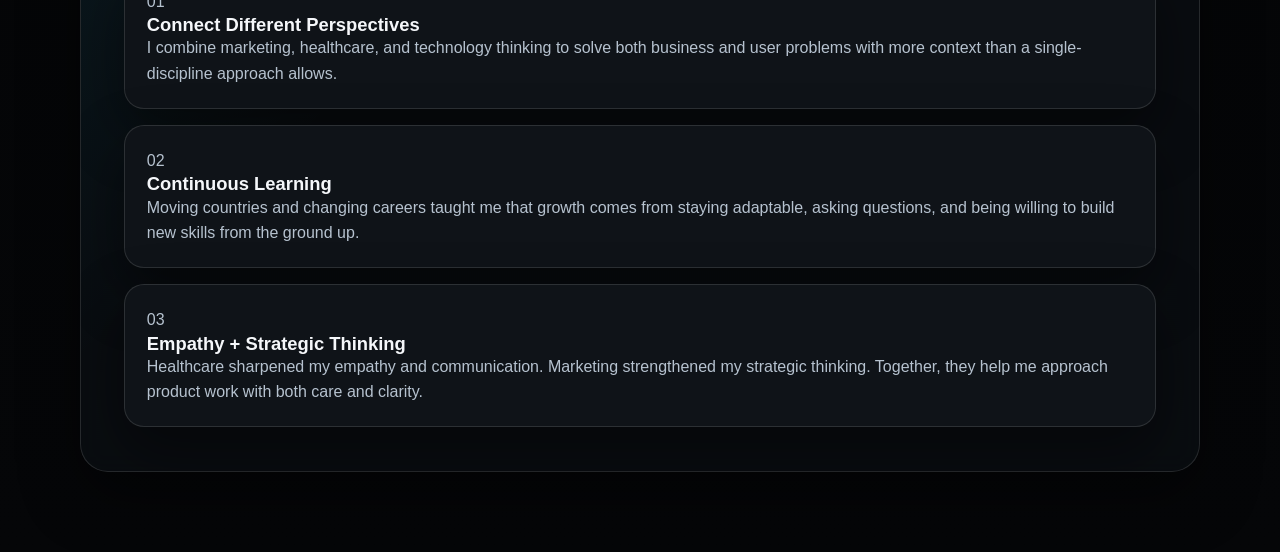
==== commit 8d0f561f: "Refine Journey Timeline into a single interactive component" ====
--- a/about.html
+++ b/about.html
@@ -101,7 +101,7 @@
     </aside>
 
     <main id="main-content" class="page-shell">
-      <section class="page-hero reveal visible">
+      <section class="page-hero reveal visible" id="about">
         <p class="eyebrow">About Me</p>
         <h1>A story shaped by movement, service, and curiosity</h1>
         <p>
@@ -110,7 +110,7 @@
         </p>
       </section>
 
-      <section class="section reveal" id="about">
+      <section class="section reveal">
         <div class="section-heading">
           <p class="eyebrow">My Story</p>
           <h2>I did not leave my past behind. I am building on it.</h2>
--- a/styles.css
+++ b/styles.css
@@ -334,7 +334,7 @@
 .hero-copy {
   display: grid;
   align-content: start;
-  gap: 1rem;
+  gap: 0.55rem;
 }
 
 .hero-copy > .eyebrow {
@@ -361,11 +361,16 @@
 
 .hero-title {
   width: 100%;
-  max-width: none;
-  font-size: clamp(2.45rem, 4.5vw, 4rem);
-  line-height: 1.04;
+  max-width: 19ch;
+  margin-top: 0.8rem;
+  font-size: clamp(2.15rem, 3.4vw, 3.25rem);
+  line-height: 1.08;
   letter-spacing: -0.045em;
   text-wrap: balance;
+}
+
+.keep-together {
+  white-space: nowrap;
 }
 
 .hero-portrait {
@@ -427,8 +432,40 @@
 }
 
 .hero-intro {
-  margin-top: 0.2rem;
-  max-width: 60ch;
+  margin-top: 0.7rem;
+  max-width: 58ch;
+}
+
+.hero-current-build {
+  max-width: 52ch;
+  display: grid;
+  gap: 0.35rem;
+  margin-top: 0.55rem;
+  padding: 0.85rem 1rem;
+  border: 1px solid rgba(255, 255, 255, 0.08);
+  border-radius: var(--radius-small);
+  background: rgba(255, 255, 255, 0.04);
+}
+
+.hero-current-build-label {
+  color: var(--color-accent);
+  font-size: 0.78rem;
+  font-weight: 700;
+  letter-spacing: 0.08em;
+  line-height: 1.2;
+  text-transform: uppercase;
+}
+
+.hero-current-build-text {
+  color: var(--color-text);
+  font-size: 0.98rem;
+  line-height: 1.45;
+}
+
+.hero-current-build-detail {
+  color: var(--color-text-soft);
+  font-size: 0.92rem;
+  line-height: 1.45;
 }
 
 .hero-highlights {
@@ -446,7 +483,7 @@
   flex-wrap: wrap;
   align-items: center;
   gap: 0.9rem 1rem;
-  margin-top: 0.45rem;
+  margin-top: 1rem;
 }
 
 .button {
@@ -523,7 +560,7 @@
 .hero-panel {
   display: grid;
   justify-items: start;
-  align-content: start;
+  align-content: center;
   justify-self: end;
   align-self: center;
   width: 100%;
@@ -531,13 +568,19 @@
 }
 
 .hero-timeline-card {
-  width: min(100%, 360px);
-  display: grid;
-  gap: 0.85rem;
-  padding: 0.9rem;
-  border: 1px solid rgba(255, 255, 255, 0.08);
-  border-radius: var(--radius-medium);
-  background: rgba(255, 255, 255, 0.04);
+  width: 100%;
+  display: grid;
+  gap: 0.9rem;
+  padding: clamp(1.35rem, 2.6vw, 1.9rem);
+  border: 1px solid rgba(17, 212, 248, 0.14);
+  border-radius: calc(var(--radius-medium) + 0.35rem);
+  background:
+    linear-gradient(180deg, rgba(17, 212, 248, 0.08), rgba(255, 255, 255, 0.02) 38%),
+    rgba(255, 255, 255, 0.04);
+  box-shadow:
+    inset 0 1px 0 rgba(255, 255, 255, 0.04),
+    0 22px 50px rgba(0, 0, 0, 0.24);
+  overflow: hidden;
 }
 
 .hero-timeline-kicker {
@@ -545,60 +588,209 @@
 }
 
 .hero-timeline-title {
-  font-size: 1.02rem;
-  line-height: 1.3;
+  max-width: 24ch;
+  margin: 0;
+  font-size: clamp(1.28rem, 2vw, 1.7rem);
+  line-height: 1.15;
   color: var(--color-text);
 }
 
 .hero-timeline-nav {
-  display: grid;
-  grid-template-columns: repeat(5, minmax(0, 1fr));
-  gap: 0.45rem;
+  --timeline-progress: 100%;
+  position: relative;
+  display: flex;
+  gap: 0.85rem;
+  padding: 0.7rem 0 0.25rem;
+  overflow-x: auto;
+  overscroll-behavior-x: contain;
+  scrollbar-width: thin;
+  scroll-snap-type: x proximity;
+}
+
+.hero-timeline-nav::before,
+.hero-timeline-nav::after {
+  content: "";
+  position: absolute;
+  left: 0;
+  right: 0;
+  top: 1.65rem;
+  height: 2px;
+  border-radius: 999px;
+  pointer-events: none;
+}
+
+.hero-timeline-nav::before {
+  background: rgba(255, 255, 255, 0.1);
+}
+
+.hero-timeline-nav::after {
+  width: var(--timeline-progress);
+  right: auto;
+  background: linear-gradient(90deg, rgba(17, 212, 248, 0.5), rgba(17, 212, 248, 1));
 }
 
 .hero-timeline-step {
-  min-height: 2.6rem;
-  display: inline-flex;
-  align-items: center;
-  justify-content: center;
-  padding: 0.35rem 0.45rem;
-  border: 1px solid rgba(255, 255, 255, 0.1);
+  position: relative;
+  z-index: 1;
+  flex: 1 0 10.25rem;
+  min-height: 5.75rem;
+  display: grid;
+  align-content: start;
+  justify-items: start;
+  gap: 0.6rem;
+  padding: 0;
+  border: 0;
+  background: transparent;
+  color: var(--color-text-soft);
+  font-weight: 700;
+  line-height: 1.1;
+  text-align: left;
+  cursor: pointer;
+  scroll-snap-align: start;
+  transition:
+    color var(--transition),
+    transform var(--transition);
+}
+
+.hero-timeline-step::before {
+  content: "";
+  width: 3rem;
+  height: 3rem;
   border-radius: 999px;
-  background: rgba(255, 255, 255, 0.03);
-  color: var(--color-text-soft);
-  font-weight: 700;
-  line-height: 1;
-  cursor: pointer;
+  border: 1px solid rgba(255, 255, 255, 0.12);
+  background:
+    radial-gradient(circle at 30% 30%, rgba(255, 255, 255, 0.24), transparent 42%),
+    rgba(12, 15, 19, 0.98);
+  box-shadow:
+    0 0 0 0 rgba(17, 212, 248, 0.18),
+    inset 0 1px 0 rgba(255, 255, 255, 0.06);
   transition:
     border-color var(--transition),
     background-color var(--transition),
-    color var(--transition),
+    box-shadow var(--transition),
     transform var(--transition);
 }
 
 .hero-timeline-step:hover,
 .hero-timeline-step:focus-visible {
-  background: rgba(17, 212, 248, 0.1);
-  border-color: rgba(17, 212, 248, 0.28);
   color: var(--color-text);
   outline: none;
 }
 
+.hero-timeline-step:hover::before,
+.hero-timeline-step:focus-visible::before {
+  border-color: rgba(17, 212, 248, 0.38);
+  box-shadow:
+    0 0 0 0.3rem rgba(17, 212, 248, 0.08),
+    inset 0 1px 0 rgba(255, 255, 255, 0.1);
+}
+
 .hero-timeline-step[aria-selected="true"] {
-  background: linear-gradient(135deg, rgba(18, 53, 74, 0.95), rgba(14, 175, 203, 0.92));
+  color: #ffffff;
+}
+
+.hero-timeline-step[aria-selected="true"]::before {
+  border-color: rgba(17, 212, 248, 0.5);
+  background: linear-gradient(135deg, rgba(18, 53, 74, 0.98), rgba(14, 175, 203, 0.94));
+  box-shadow:
+    0 0 0 0.35rem rgba(17, 212, 248, 0.12),
+    0 14px 24px rgba(17, 212, 248, 0.18);
+}
+
+.hero-timeline-step:active {
+  transform: translateY(1px);
+}
+
+.hero-timeline-step-number {
+  position: absolute;
+  top: 0.7rem;
+  left: 0.84rem;
+  color: #ffffff;
+  font-size: 0.92rem;
+  letter-spacing: 0.04em;
+}
+
+.hero-timeline-step-label {
+  max-width: 16ch;
+  padding-left: 0.15rem;
+  font-size: 0.93rem;
+  line-height: 1.35;
+}
+
+.hero-timeline-footer {
+  display: flex;
+  align-items: center;
+  justify-content: space-between;
+  gap: 1rem;
+  flex-wrap: wrap;
+  padding: 0.15rem 0 0.2rem;
+}
+
+.hero-timeline-status {
+  margin: 0;
+  color: var(--color-text-soft);
+  font-size: 0.92rem;
+}
+
+.hero-timeline-actions {
+  display: inline-flex;
+  align-items: center;
+  gap: 0.65rem;
+}
+
+.hero-timeline-control {
+  min-height: 2.8rem;
+  padding: 0.6rem 1rem;
+  border: 1px solid rgba(255, 255, 255, 0.12);
+  border-radius: 999px;
+  background: rgba(255, 255, 255, 0.03);
+  color: var(--color-text);
+  cursor: pointer;
+  transition:
+    background-color var(--transition),
+    border-color var(--transition),
+    transform var(--transition);
+}
+
+.hero-timeline-control:hover,
+.hero-timeline-control:focus-visible {
   border-color: rgba(17, 212, 248, 0.35);
-  color: #ffffff;
-}
-
-.hero-timeline-step:active {
-  transform: translateY(0);
+  background: rgba(17, 212, 248, 0.08);
+  outline: none;
+}
+
+.hero-timeline-control:disabled {
+  opacity: 0.45;
+  cursor: not-allowed;
 }
 
 .hero-timeline-panel {
-  min-height: 8.6rem;
-  display: grid;
-  gap: 0.45rem;
+  position: relative;
+  min-height: 12rem;
+  display: grid;
+  gap: 0.7rem;
   align-content: start;
+  margin-top: -0.1rem;
+  padding: clamp(1.35rem, 2vw, 1.7rem) 0 0;
+  border-radius: 0;
+  border: 0;
+  border-top: 1px solid rgba(255, 255, 255, 0.08);
+  background:
+    linear-gradient(180deg, rgba(17, 212, 248, 0.08), transparent 28%),
+    transparent;
+  box-shadow: none;
+}
+
+.hero-timeline-panel::before {
+  content: "";
+  position: absolute;
+  top: -1px;
+  left: 0;
+  width: 7rem;
+  max-width: 32%;
+  height: 1px;
+  background: linear-gradient(90deg, rgba(17, 212, 248, 0.95), rgba(17, 212, 248, 0));
+  pointer-events: none;
 }
 
 .hero-timeline-meta {
@@ -608,14 +800,14 @@
 }
 
 .hero-timeline-number {
-  width: 2.15rem;
-  height: 2.15rem;
+  width: 2.8rem;
+  height: 2.8rem;
   display: inline-grid;
   place-items: center;
   border-radius: 999px;
   background: rgba(17, 212, 248, 0.12);
   color: var(--color-text);
-  font-size: 0.82rem;
+  font-size: 0.92rem;
   font-weight: 700;
 }
 
@@ -629,30 +821,25 @@
 
 .hero-timeline-panel h3 {
   color: var(--color-text);
-  font-size: 1.08rem;
+  margin: 0;
+  font-size: clamp(1.18rem, 1.8vw, 1.45rem);
   line-height: 1.2;
 }
 
 .hero-timeline-panel p {
+  margin: 0;
   color: var(--color-text-soft);
-  font-size: 0.95rem;
-  line-height: 1.5;
+  font-size: 1rem;
+  line-height: 1.7;
 }
 
 .journey-showcase {
   display: grid;
   gap: 1rem;
-  margin-bottom: 1.5rem;
 }
 
 .journey-timeline-card {
-  max-width: 560px;
-}
-
-.journey-tools {
-  color: #d1dae3;
-  font-size: 0.93rem;
-  line-height: 1.5;
+  max-width: none;
 }
 
 .detail-card,
@@ -891,6 +1078,32 @@
   list-style: none;
 }
 
+.skill-groups {
+  display: grid;
+  gap: 0.9rem;
+}
+
+.skill-group {
+  padding: 1rem;
+  border-radius: var(--radius-small);
+  background: rgba(255, 255, 255, 0.04);
+  border: 1px solid rgba(255, 255, 255, 0.08);
+}
+
+.skill-group-title {
+  color: var(--color-text);
+  font-size: 0.94rem;
+  font-weight: 700;
+  line-height: 1.3;
+}
+
+.skill-group-values {
+  margin-top: 0.35rem;
+  color: var(--color-text-soft);
+  font-size: 0.96rem;
+  line-height: 1.5;
+}
+
 .skill-list li,
 .project-detail {
   padding: 1rem;
@@ -1032,7 +1245,7 @@
   }
 
   .hero-copy {
-    gap: 1rem;
+    gap: 0.6rem;
   }
 
   .hero-highlights {
@@ -1044,12 +1257,12 @@
     max-width: none;
   }
 
-  .timeline {
-    padding-left: 0;
-  }
-
-  .timeline::before {
-    left: 1.05rem;
+  .hero-timeline-step {
+    flex-basis: 9.2rem;
+  }
+
+  .hero-timeline-panel {
+    min-height: 11rem;
   }
 }
 
@@ -1094,8 +1307,9 @@
   }
 
   .hero-title {
-    max-width: none;
-    font-size: clamp(2.1rem, 9vw, 2.8rem);
+    max-width: 17ch;
+    margin-top: 0.55rem;
+    font-size: clamp(1.95rem, 6.8vw, 2.55rem);
   }
 
   .hero-highlights {
@@ -1110,7 +1324,7 @@
     align-items: stretch;
   }
 
-  .hero-actions > .hero-text-link {
+  .hero-actions > a {
     width: 100%;
   }
 
@@ -1118,16 +1332,57 @@
     width: 100%;
   }
 
-  .journey-tools {
-    font-size: 0.9rem;
+  .hero-timeline-card {
+    gap: 0.8rem;
+    padding: 1.2rem;
   }
 
   .hero-timeline-nav {
-    grid-template-columns: repeat(3, minmax(0, 1fr));
+    gap: 0.7rem;
+    padding-top: 0.55rem;
+  }
+
+  .hero-timeline-nav::before,
+  .hero-timeline-nav::after {
+    top: 1.5rem;
+  }
+
+  .hero-timeline-step {
+    flex-basis: 8.4rem;
+    min-height: 5.2rem;
+  }
+
+  .hero-timeline-step::before {
+    width: 2.7rem;
+    height: 2.7rem;
+  }
+
+  .hero-timeline-step-number {
+    top: 0.64rem;
+    left: 0.75rem;
+    font-size: 0.84rem;
+  }
+
+  .hero-timeline-step-label {
+    max-width: 13ch;
+    font-size: 0.86rem;
+  }
+
+  .hero-timeline-footer {
+    align-items: stretch;
+  }
+
+  .hero-timeline-actions {
+    width: 100%;
+  }
+
+  .hero-timeline-control {
+    flex: 1 1 0;
   }
 
   .hero-timeline-panel {
     min-height: 0;
+    padding-top: 1.2rem;
   }
 
   h1 {
@@ -1136,11 +1391,6 @@
 
   h2 {
     font-size: 1.8rem;
-  }
-
-  .timeline-item {
-    grid-template-columns: 2.5rem minmax(0, 1fr);
-    padding: 1rem;
   }
 }
 
